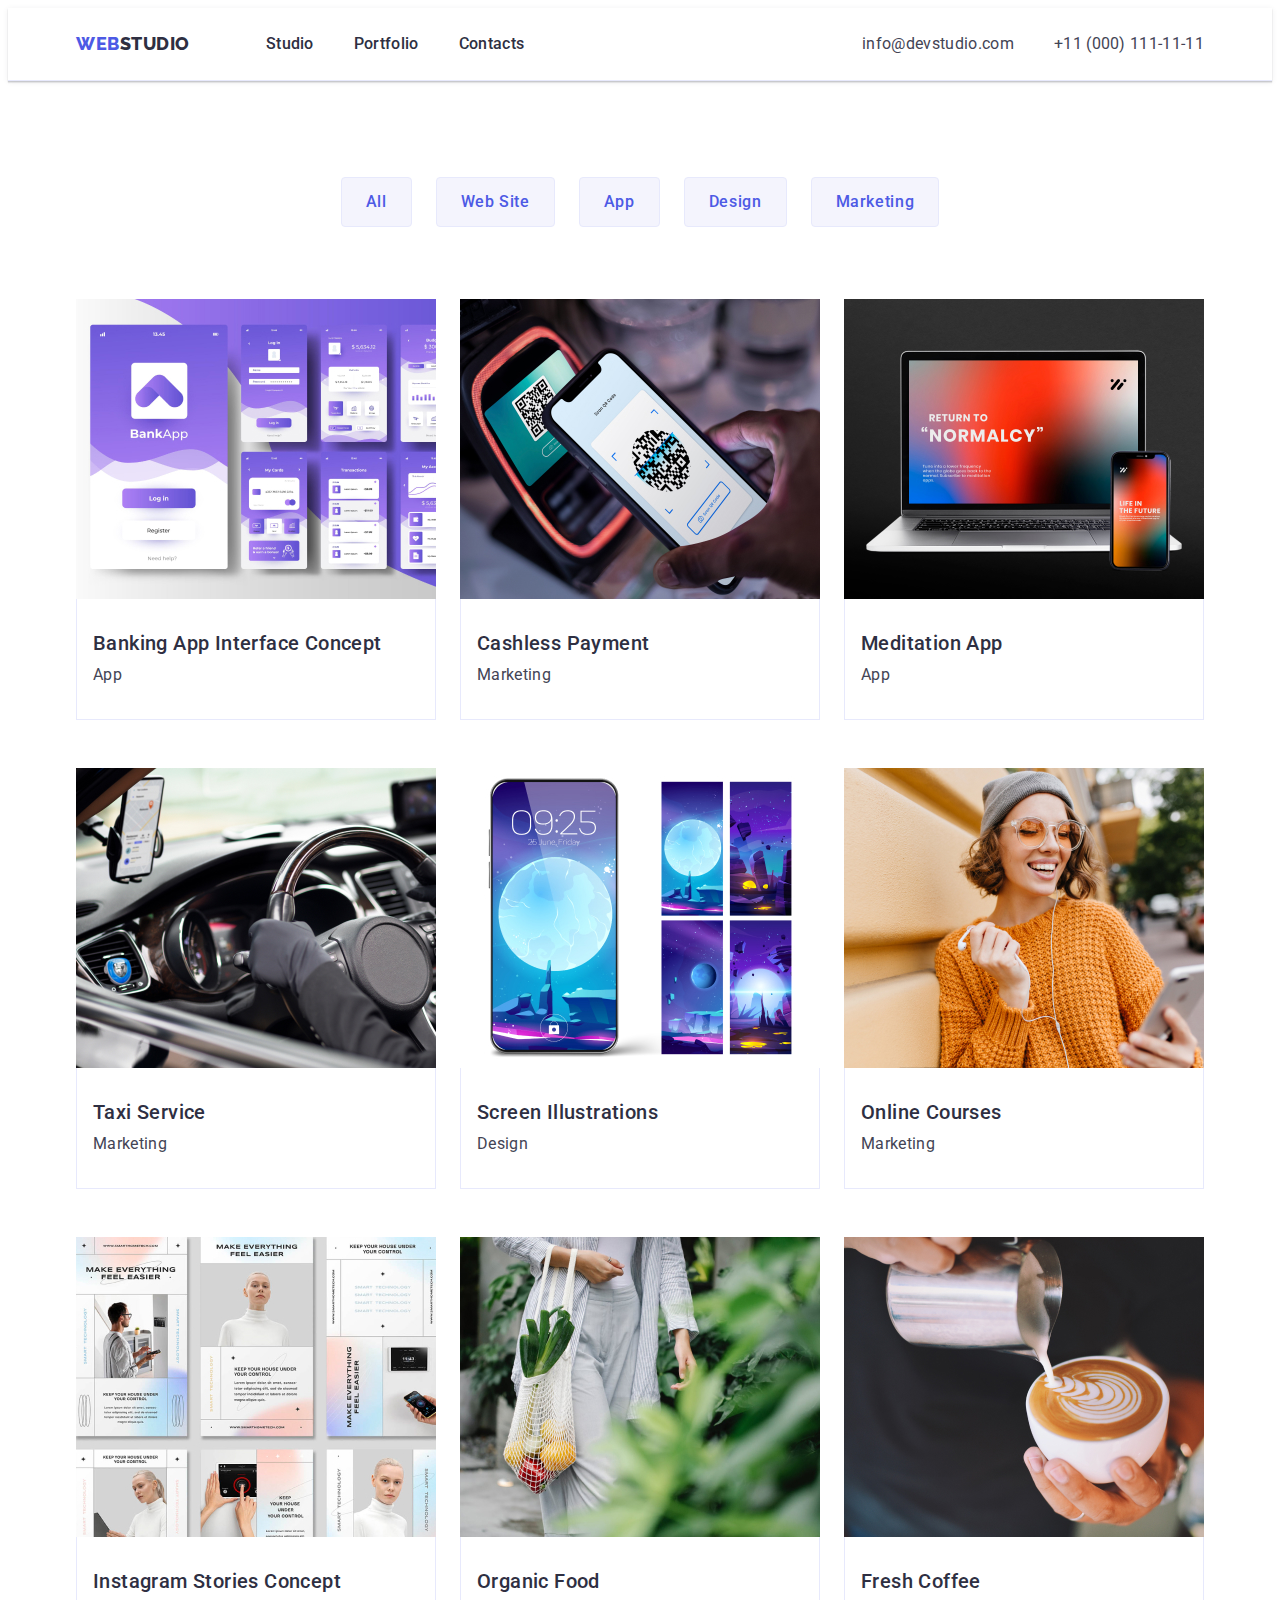
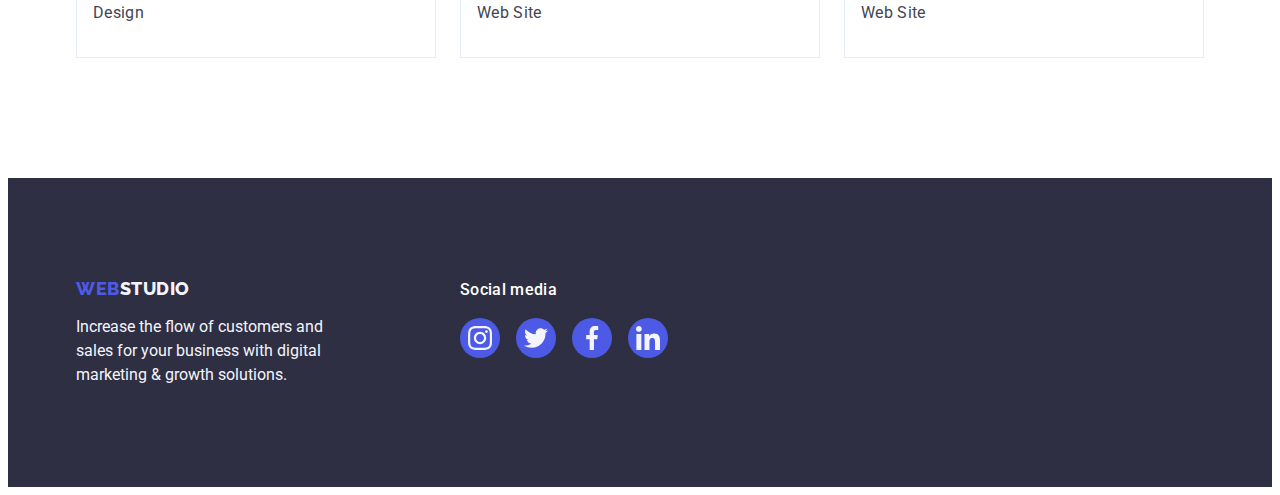
==== portfolio.html @ 305ebe36 "Initial commit" ====
<!DOCTYPE html>
<html lang="en">
  <head>
    <meta charset="UTF-8" />
    <meta http-equiv="X-UA-Compatible" content="IE=edge" />
    <meta name="viewport" content="width=device-width, initial-scale=1.0" />
    <link rel="preconnect" href="https://fonts.googleapis.com" />
    <link rel="preconnect" href="https://fonts.gstatic.com" crossorigin />
    <link
      href="https://fonts.googleapis.com/css2?family=Raleway:wght@800&family=Roboto:wght@400;500;700;900&display=swap"
      rel="stylesheet"
    />
    <title>Document</title>
    <link
      rel="stylesheet"
      href="https://cdnjs.cloudflare.com/ajax/libs/modern-normalize/1.1.0/modern-normalize.min.css"
      integrity="sha512-wpPYUAdjBVSE4KJnH1VR1HeZfpl1ub8YT/NKx4PuQ5NmX2tKuGu6U/JRp5y+Y8XG2tV+wKQpNHVUX03MfMFn9Q=="
      crossorigin="anonymous"
      referrerpolicy="no-referrer"
    />
    <link rel="stylesheet" href="./css/styles.css" />
  </head>
  <body>
    <header class="header">
      <div class="container nav">
        <nav class="nav-list">
          <a href="./index.html" class="web padding-web"
            >Web<span class="table-studio">Studio</span></a
          >
          <ul class="nav">
            <li class="nav-item">
              <a href="./index.html" class="links">Studio</a>
            </li>
            <li class="nav-item">
              <a href="./portfolio.html" class="links">Portfolio</a>
            </li>
            <li class="nav-item"><a href="" class="links">Contacts</a></li>
          </ul>
        </nav>
        <address class="addr-nav">
          <ul class="nav-list address">
            <li>
              <a href="mailto:info@devstudio.com" class="contact"
                >info@devstudio.com</a
              >
            </li>
            <li>
              <a href="tel:+110001111111" class="contact"
                >+11 (000) 111-11-11</a
              >
            </li>
          </ul>
        </address>
      </div>
    </header>

    <main>
      <section class="filtrs">
        <div class="container">
          <h1 hidden>Portfolio</h1>
          <ul class="buttons-list">
            <li><button type="button" class="buttons">All</button></li>
            <li><button type="button" class="buttons">Web Site</button></li>
            <li><button type="button" class="buttons">App</button></li>
            <li><button type="button" class="buttons">Design</button></li>
            <li><button type="button" class="buttons">Marketing</button></li>
          </ul>

          <ul class="app-list">
            <li class="app-item">
              <a href="" class="app-link"
                ><img
                  src="./images/banking.jpg"
                  alt="Banking App"
                  width="360"
                />
                <div class="app-title">
                  <h2 class="product-title">Banking App Interface Concept</h2>
                  <p class="article">App</p>
                </div></a
              >
            </li>
            <li class="app-item">
              <a href="" class="app-link">
                <img
                  src="./images/cashless.jpg"
                  alt="Cashless Payment"
                  width="360"
                />
                <div class="app-title">
                  <h2 class="product-title">Cashless Payment</h2>
                  <p class="article">Marketing</p>
                </div></a
              >
            </li>
            <li class="app-item">
              <a href="" class="app-link">
                <img
                  src="./images/meditation.jpg"
                  alt="Meditation App"
                  width="360"
                />
                <div class="app-title">
                  <h2 class="product-title">Meditation App</h2>
                  <p class="article">App</p>
                </div></a
              >
            </li>
            <li class="app-item">
              <a href="" class="app-link">
                <img src="./images/taxi.jpg" alt="Taxi Service" width="360" />
                <div class="app-title">
                  <h2 class="product-title">Taxi Service</h2>
                  <p class="article">Marketing</p>
                </div></a
              >
            </li>
            <li class="app-item">
              <a href="" class="app-link">
                <img
                  src="./images/screen.jpg"
                  alt="Screen Illustration"
                  width="360"
                />
                <div class="app-title">
                  <h2 class="product-title">Screen Illustrations</h2>
                  <p class="article">Design</p>
                </div></a
              >
            </li>
            <li class="app-item">
              <a href="" class="app-link">
                <img
                  src="./images/oline-courses.jpg"
                  alt="Oline Courses"
                  width="360"
                />
                <div class="app-title">
                  <h2 class="product-title">Online Courses</h2>
                  <p class="article">Marketing</p>
                </div></a
              >
            </li>
            <li class="app-item">
              <a href="" class="app-link">
                <img
                  src="./images/instagram-stories.jpg"
                  alt="Instagram Stories"
                  width="360"
                />
                <div class="app-title">
                  <h2 class="product-title">Instagram Stories Concept</h2>
                  <p class="article">Design</p>
                </div></a
              >
            </li>
            <li class="app-item">
              <a href="" class="app-link">
                <img src="./images/organic-food.jpg" alt="Food" width="360" />
                <div class="app-title">
                  <h2 class="product-title">Organic Food</h2>
                  <p class="article">Web Site</p>
                </div></a
              >
            </li>
            <li class="app-item">
              <a href="" class="app-link">
                <img src="./images/fresh-coffee.jpg" alt="Coffee" width="360" />
                <div class="app-title">
                  <h2 class="product-title">Fresh Coffee</h2>
                  <p class="article">Web Site</p>
                </div></a
              >
            </li>
          </ul>
        </div>
      </section>
    </main>

    <footer class="footer">
      <div class="container footer-conteinter">
        <div class="footer-webstudio">
          <a href="./index.html" class="web footer-web"
            >Web<span class="footer-studio">Studio</span></a
          >
          <p class="footer-content">
            Increase the flow of customers and sales for your business with
            digital marketing & growth solutions.
          </p>
        </div>
        <div class="footer-soc-media">
          <p class="footer-media">Social media</p>
          <ul class="footer-list">
            <li class="soc-media">
              <a href="" class="footer-link" aria-label="Go to instagram">
                <svg class="icon-bg" width="24" height="24">
                  <use
                    class="icon"
                    href="./images/icons.svg#icon-instagram"
                  ></use>
                </svg>
              </a>
            </li>
            <li class="soc-media">
              <a href="" class="footer-link" aria-label="Go to twitter">
                <svg class="icon-bg" width="24" height="24">
                  <use
                    class="icon"
                    href="./images/icons.svg#icon-twitter"
                  ></use>
                </svg>
              </a>
            </li>
            <li class="soc-media">
              <a href="" class="footer-link" aria-label="Go to facebook">
                <svg class="icon-bg" width="24" height="24">
                  <use
                    class="icon"
                    href="./images/icons.svg#icon-facebook"
                  ></use>
                </svg>
              </a>
            </li>
            <li class="soc-media">
              <a href="" class="footer-link" aria-label="Go to linkedin">
                <svg class="icon-bg" width="24" height="24">
                  <use
                    class="icon"
                    href="./images/icons.svg#icon-linkedin"
                  ></use>
                </svg>
              </a>
            </li>
          </ul>
        </div>
      </div>
    </footer>
  </body>
</html>
---- css/styles.css ----
:root{
    --title-text-color:#2E2F42;
    --text-color:#434455;
    --focus-text:#404BBF;
    --text-button:#4D5AE5;
    --background-button:#E7E9FC;
    --focus-button:#FFFFFF;
    --footer-text:#F4F4FD;
    --footer-focus-link:#31D0AA;
    --logo:#8E8F99;
            
}

*,
*::after,
*::before{
    box-sizing: border-box;

}

.container{
    width: 1158px;
    padding: 0 15px; 
    margin: 0 auto;
}

body{
    font-family: Roboto, sans-serif;
    color: var(--text-color);
    background-color: var(--focus-button);
}

ul {
    list-style: none;
    padding: 0;
    margin: 0;
}

a {
    color: inherit;
    text-decoration: none;
}

h1,
h2,
h3,
h4,
h5,
h6,
p {
    margin: 0;
}

img {
    display: block;
}

button {
    padding: 0;
    border: none;
    background-color: transparent;
    font: inherit;
    cursor: pointer;
}

address {
    font-style: normal;
}

/* header-nav */

.header {
    border-bottom: 1px solid var(--background-button);
    box-shadow: 0px 2px 1px rgba(46, 47, 66, 0.08), 0px 1px 1px rgba(46, 47, 66, 0.16), 0px 1px 6px rgba(46, 47, 66, 0.08);
}

.nav{
    display: flex;
}

.nav-list {
    display: flex;
    align-items: center;
}

.nav-item:not(:last-child){
margin-right: 40px;
}

.web {
    font-family: 'Raleway', sans-serif;
    font-weight: 800;
    font-size: 18px;
    line-height: 1.17;
    letter-spacing: 0.03em;
    text-transform: uppercase;
    color: var(--text-button);
    text-decoration: none;
}

.padding-web {
    margin-right: 76px;
    padding: 24px 0;
}

.table-studio {
    color: var(--title-text-color);
}

.links {
    font-weight: 500;
    font-size: 16px;
    line-height: 1.5;
    letter-spacing: 0.02em;
    color: var(--title-text-color);
    padding: 24px 0;
}

.links:hover,
.links:focus {
    color: var(--focus-text);
}

/* header-address */

.address {
    margin-left: auto;
    gap: 40px;
    padding: 24px 0;
}

.addr-nav {
    font-style: normal;
    margin-left: auto;
}

.contact {
    font-size: 16px;
    line-height: 1.5;
    letter-spacing: 0.02em;
    color: var(--text-color);
}

.contact:hover,
.contact:focus {
    color: var(--focus-text);
}

/* hero */

.hero {
    background-image: linear-gradient(rgba(46, 47, 66, 0.7),rgba(46, 47, 66, 0.7)), url(../images/hero-photo.jpg);
    max-width: 1440px;
    margin-left: auto;
    margin-right: auto;
    background-repeat: no-repeat;
    background-position: center;
    background-size: cover;
    padding-top: 188px;
    padding-bottom: 188px;
}

.hero-title {
    margin-bottom: 48px;
    margin-top: 0;
    margin-left: auto;
    margin-right: auto;
    font-size: 56px;
    line-height: 1.07;
    letter-spacing: 0.02em;
    color: var(--focus-button);
    max-width: 496px;
    text-align: center;

}

.button {
    background-color: var(--text-button);
    font-family: "Roboto", sans-serif;
    font-weight: 500;
    font-size: 16px;
    line-height: 1.5;
    letter-spacing: 0.04em;
    color: var(--focus-button);
    cursor: pointer;
    box-shadow: 0px 4px 4px rgba(0, 0, 0, 0.15);
    border-radius: 4px;
    padding: 16px 32px;
    display: block;
    min-width: 169px;
    margin: 0 auto;

}

.button:hover,
.button:focus {
    color: var(--focus-button);
    background-color: var(--focus-text);

}

/* first section "Our work" */
.card-name{
    padding: 32px 0;
}

.our-work {
    padding: 120px 0;
}

.work-list {
    display: flex;
    justify-content: space-between;
    gap: 24px;
}

.work-item {
    width: calc((100% - 72px) / 4);
}

.work-bg-icon{
    display: flex;
    align-items: center;
    justify-content: center;
    border-radius: 4px;
    margin-bottom: 8px;
    width: 264px;
    height: 112px;
    background-color: var(--footer-text);
    padding: 24px 100px;
}

.work {
    font-weight: 500;
    font-size: 20px;
    line-height: 1.2;
    letter-spacing: 0.02em;
    color: var(--title-text-color);
    margin-bottom: 8px;
}

.article {
    font-size: 16px;
    line-height: 1.5;
    letter-spacing: 0.02em;
    color: var(--text-color);
}

/* second section "What are we doind" */

.application {
    padding-bottom: 120px;
}

.application-title {

    font-weight: 700;
    font-size: 36px;
    line-height: calc(40 / 36);
    text-align: center;
    letter-spacing: 0.02em;
    text-transform: capitalize;
    color: var(--title-text-color);
    margin-bottom: 72px;
}

.application-list {
    display: flex;
    justify-content: space-between;
    gap: 24px;
}

.application-item {
    width: calc((100% - 48px) / 3);
}

/* third section "Our team" */

.bg-team {
    background-color: var(--footer-text);
    padding: 120px 0;
}

.bg-cards {
    background-color: var(--focus-button);
    width: calc((100% - 72px) / 4);
    border-radius: 0px 0px 4px 4px;
    background: #FFFFFF;
        box-shadow: 0px 1px 6px rgba(46, 47, 66, 0.08), 0px 1px 1px rgba(46, 47, 66, 0.16), 0px 2px 1px rgba(46, 47, 66, 0.08);
}

.card-name {
    padding: 32px 0;
    
}

.soc-media-list{
    display: flex;
    margin-top: 8px;
    gap: 24px;
    justify-content: center;
}

.icon-bg{
    fill: var(--footer-text);
}

.social-link{
    display: flex;
    align-items: center;
    justify-content: center;
    width: 40px;
    height: 40px;
    border-radius: 50%;
    background-color: var(--text-button);
}

.social-link:hover,
.social-link:focus{
    background-color: var(--focus-text);
}

.worker {
    font-weight: 500;
    font-size: 20px;
    line-height: 1.2;
    letter-spacing: 0.02em;
    color: var(--title-text-color);
    margin-bottom: 8px;
    text-align: center;
}

.subtitle {
    font-size: 16px;
    line-height: 1.5;
    letter-spacing: 0.02em;
    color: var(--text-color);
    text-align: center;
}

/* main section buttons */

.filtrs {
    padding-top: 96px;
    padding-bottom: 120px;
}

.buttons-list {
    display: flex;
    gap: 24px;
    justify-content: center;
    margin-bottom: 72px;
}

.buttons {
    font-size: 16px;
    line-height: 1.5;
    font-weight: 500;
    letter-spacing: 0.04em;
    color: var(--text-button);
    background-color: var(--footer-text);
    cursor: pointer;
    font-family: inherit;
    border: 1px solid var(--background-button);
    border-radius: 4px;
    padding: 12px 24px;
}

.buttons:hover,
.buttons:focus {
    color: var(--focus-button);
    background-color: var(--focus-text);
    border: 1px solid transparent;
    box-shadow: 0px 3px 1px rgba(0, 0, 0, 0.1), 0px 2px 1px rgba(0, 0, 0, 0.08), 0px 2px 2px rgba(0, 0, 0, 0.12);
}

/* cards section */

.app-list {
    display: flex;
    flex-wrap: wrap;
    gap: 24px;
    row-gap: 48px;
}

.app-link{
    display: block;
}
.app-title {
    padding: 32px 16px;
    border: 1px solid var(--background-button);
    border-top: none;
}

.app-link:hover,
.app-link:focus{
    box-shadow: 0px 1px 6px rgba(46, 47, 66, 0.08), 0px 1px 1px rgba(46, 47, 66, 0.16), 0px 2px 1px rgba(46, 47, 66, 0.08);
}

.app-item {
    flex-basis: calc((100% - 24px * 2) / 3);
}

.product-title {
    font-weight: 500;
    font-size: 20px;
    line-height: 1.2;
    letter-spacing: 0.02em;
    color: var(--title-text-color);
    margin-bottom: 8px;

}

/* Customers */

.logo-section{
padding: 120px 0;
}

.logo-title{
    font-size: 36px;
    line-height: 1.1;
    color: var(--title-text-color);
    text-align: center;
    margin-bottom: 72px;

}
.logo-list {
    display: flex;
    margin-top: 72px;
    gap: 24px;
}

.logo-item{
    width: calc((100% - 120px) / 6);
    height: 88px;
}

.logo-link{
    width: 100%;
    height: 100%;
    border: 1px solid var(--logo);
    border-radius: 4px;
    display: flex;
    align-items: center;
    justify-content: center;
    color: var(--logo);
}

.logo-link:hover,
.logo-link:focus {
    border-color:var(--focus-text);
    color:var(--focus-text)   
}

    .logo{
        fill: currentColor;
    }
    
/* footer */

.footer-conteinter{
    align-items: baseline;
    display: flex;
}
.footer{
    background-color: var(--title-text-color);
    padding: 100px 0;
    
}

.footer-webstudio{
    margin-right: 120px;
}

.footer-studio{
    color: var(--footer-text);
}

.footer-web
{
    display: inline-block;
        margin-bottom: 16px;
}

.footer-content{
    color: var(--footer-text);
    width: 264px;
    font-size: 16px;
    line-height: calc(24 / 16);
}

.footer-media{
        color: var(--focus-button);
        font-weight: 500;
        font-size: 16px;
        line-height: calc(24 / 16);
        letter-spacing: 0.02em;
        margin-bottom: 16px;
}

.footer-list {
    display: flex;
    margin-top: 16px;
    gap: 16px;
}

.footer-link {
    display: flex;
    align-items: center;
    justify-content: center;
    width: 40px;
    height: 40px;
    border-radius: 50%;
    background-color: var(--text-button);
}

.footer-link:hover,
.footer-link:focus {
    background-color: var(--footer-focus-link);
}
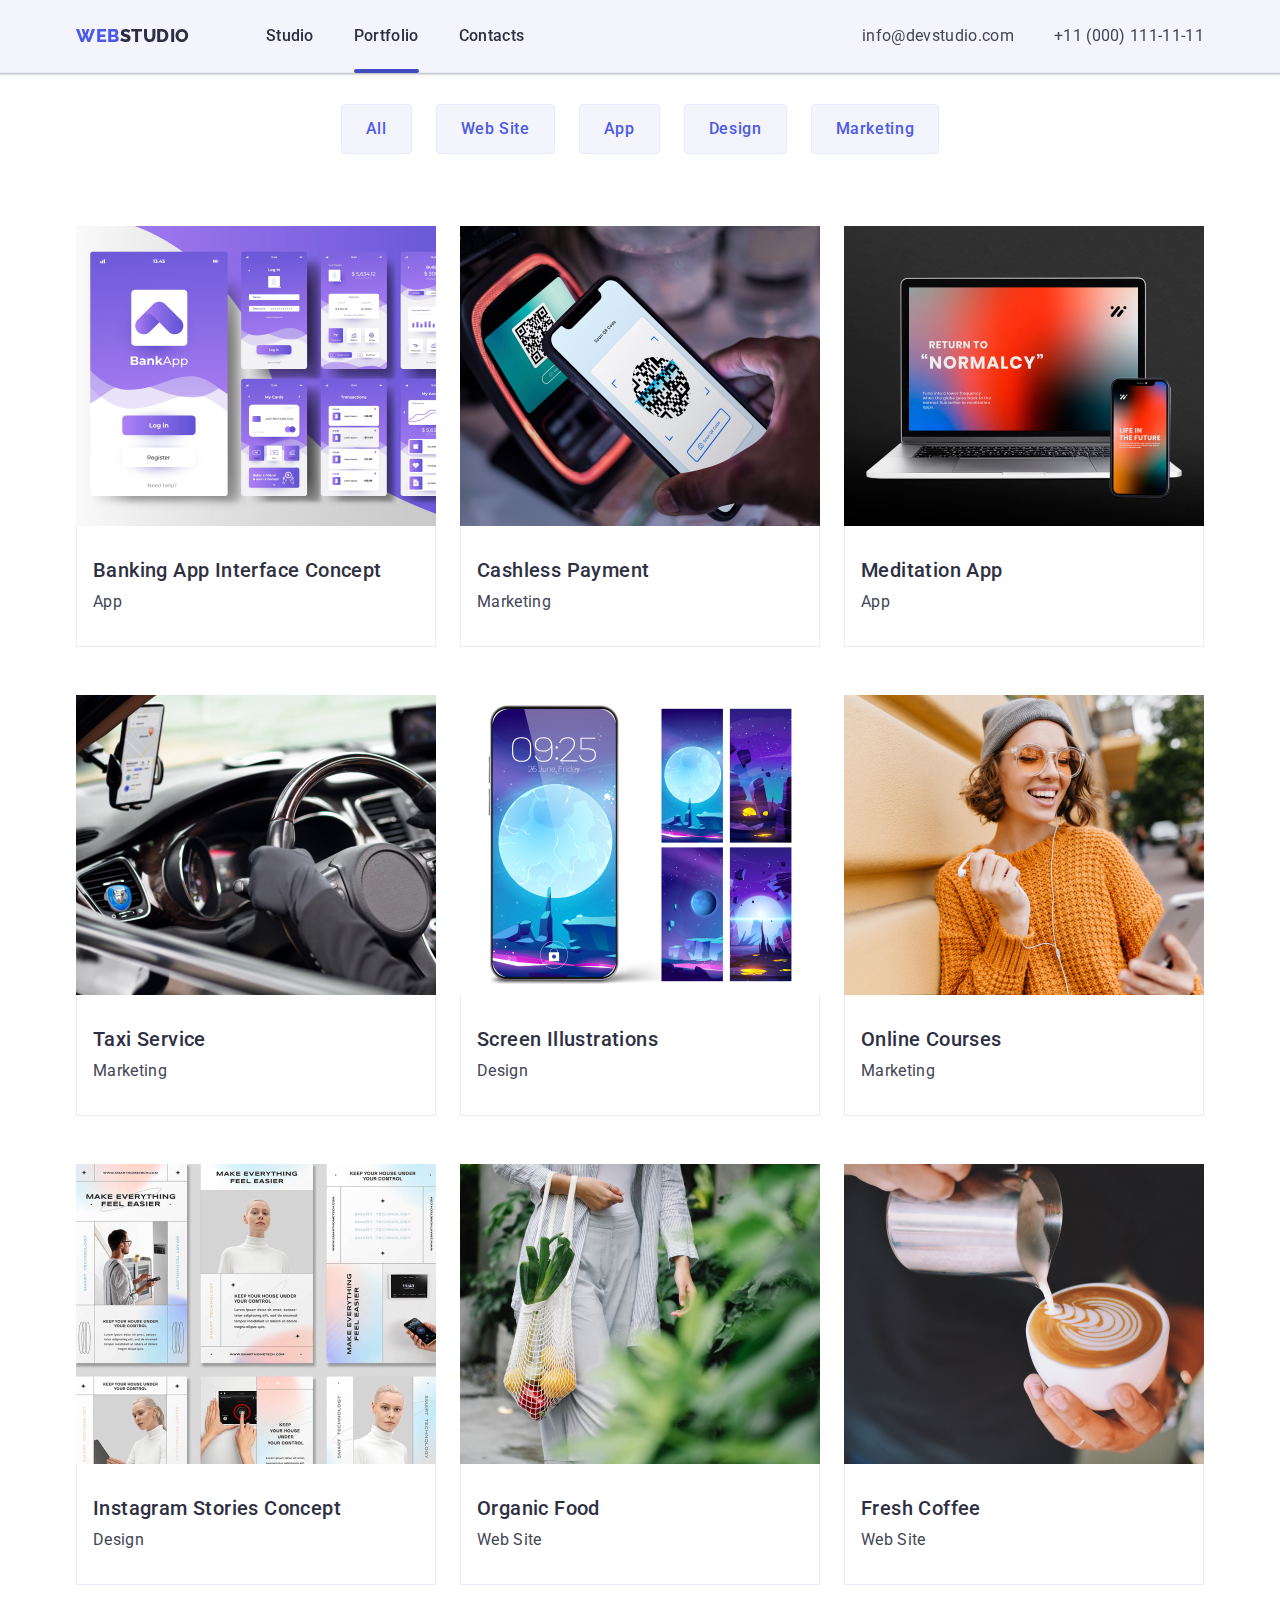
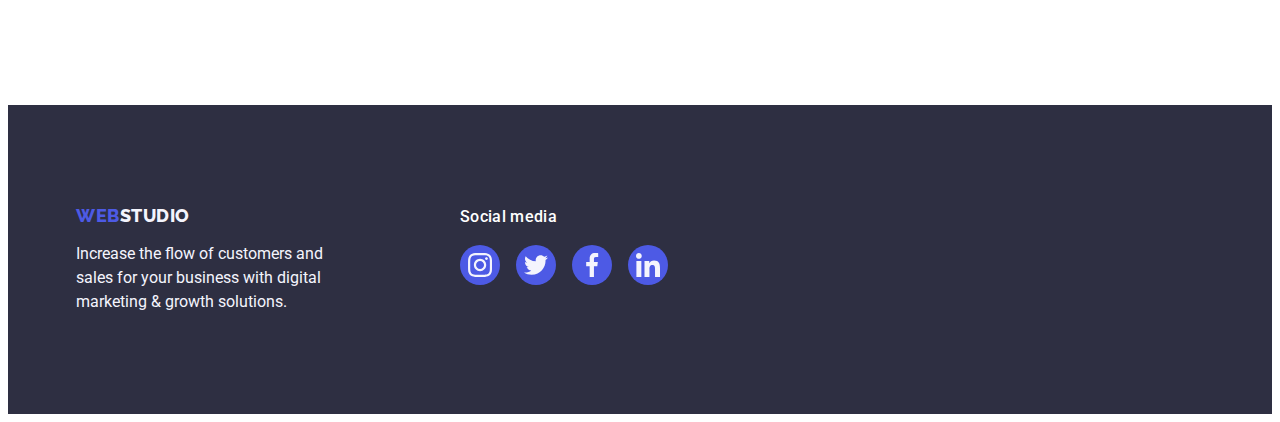
==== commit 1c117d42: "modal" ====
--- a/portfolio.html
+++ b/portfolio.html
@@ -32,7 +32,7 @@
               <a href="./index.html" class="links">Studio</a>
             </li>
             <li class="nav-item">
-              <a href="./portfolio.html" class="links">Portfolio</a>
+              <a href="./portfolio.html" class="links active">Portfolio</a>
             </li>
             <li class="nav-item"><a href="" class="links">Contacts</a></li>
           </ul>
@@ -69,11 +69,21 @@
           <ul class="app-list">
             <li class="app-item">
               <a href="" class="app-link"
-                ><img
-                  src="./images/banking.jpg"
-                  alt="Banking App"
-                  width="360"
-                />
+                ><div class="thumb">
+                  <img
+                    src="./images/banking.jpg"
+                    alt="Banking App"
+                    width="360"
+                  />
+
+                  <div class="overlay">
+                    <p>
+                      14 Stylish and User-Friendly App Design Concepts · Task
+                      Manager App · Calorie Tracker App · Exotic Fruit Ecommerce
+                      App · Cloud Storage App
+                    </p>
+                  </div>
+                </div>
                 <div class="app-title">
                   <h2 class="product-title">Banking App Interface Concept</h2>
                   <p class="article">App</p>
@@ -81,12 +91,22 @@
               >
             </li>
             <li class="app-item">
-              <a href="" class="app-link">
-                <img
-                  src="./images/cashless.jpg"
-                  alt="Cashless Payment"
-                  width="360"
-                />
+              <a href="" class="app-link"
+                ><div class="thumb">
+                  <img
+                    src="./images/cashless.jpg"
+                    alt="Cashless Payment"
+                    width="360"
+                  />
+
+                  <div class="overlay">
+                    <p>
+                      14 Stylish and User-Friendly App Design Concepts · Task
+                      Manager App · Calorie Tracker App · Exotic Fruit Ecommerce
+                      App · Cloud Storage App
+                    </p>
+                  </div>
+                </div>
                 <div class="app-title">
                   <h2 class="product-title">Cashless Payment</h2>
                   <p class="article">Marketing</p>
@@ -94,12 +114,21 @@
               >
             </li>
             <li class="app-item">
-              <a href="" class="app-link">
-                <img
-                  src="./images/meditation.jpg"
-                  alt="Meditation App"
-                  width="360"
-                />
+              <a href="" class="app-link"
+                ><div class="thumb">
+                  <img
+                    src="./images/meditation.jpg"
+                    alt="Meditation App"
+                    width="360"
+                  />
+                  <div class="overlay">
+                    <p>
+                      14 Stylish and User-Friendly App Design Concepts · Task
+                      Manager App · Calorie Tracker App · Exotic Fruit Ecommerce
+                      App · Cloud Storage App
+                    </p>
+                  </div>
+                </div>
                 <div class="app-title">
                   <h2 class="product-title">Meditation App</h2>
                   <p class="article">App</p>
@@ -107,8 +136,18 @@
               >
             </li>
             <li class="app-item">
-              <a href="" class="app-link">
-                <img src="./images/taxi.jpg" alt="Taxi Service" width="360" />
+              <a href="" class="app-link"
+                ><div class="thumb">
+                  <img src="./images/taxi.jpg" alt="Taxi Service" width="360" />
+
+                  <div class="overlay">
+                    <p>
+                      14 Stylish and User-Friendly App Design Concepts · Task
+                      Manager App · Calorie Tracker App · Exotic Fruit Ecommerce
+                      App · Cloud Storage App
+                    </p>
+                  </div>
+                </div>
                 <div class="app-title">
                   <h2 class="product-title">Taxi Service</h2>
                   <p class="article">Marketing</p>
@@ -116,12 +155,21 @@
               >
             </li>
             <li class="app-item">
-              <a href="" class="app-link">
-                <img
-                  src="./images/screen.jpg"
-                  alt="Screen Illustration"
-                  width="360"
-                />
+              <a href="" class="app-link"
+                ><div class="thumb">
+                  <img
+                    src="./images/screen.jpg"
+                    alt="Screen Illustration"
+                    width="360"
+                  />
+                  <div class="overlay">
+                    <p>
+                      14 Stylish and User-Friendly App Design Concepts · Task
+                      Manager App · Calorie Tracker App · Exotic Fruit Ecommerce
+                      App · Cloud Storage App
+                    </p>
+                  </div>
+                </div>
                 <div class="app-title">
                   <h2 class="product-title">Screen Illustrations</h2>
                   <p class="article">Design</p>
@@ -129,12 +177,22 @@
               >
             </li>
             <li class="app-item">
-              <a href="" class="app-link">
-                <img
-                  src="./images/oline-courses.jpg"
-                  alt="Oline Courses"
-                  width="360"
-                />
+              <a href="" class="app-link"
+                ><div class="thumb">
+                  <img
+                    src="./images/oline-courses.jpg"
+                    alt="Oline Courses"
+                    width="360"
+                  />
+
+                  <div class="overlay">
+                    <p>
+                      14 Stylish and User-Friendly App Design Concepts · Task
+                      Manager App · Calorie Tracker App · Exotic Fruit Ecommerce
+                      App · Cloud Storage App
+                    </p>
+                  </div>
+                </div>
                 <div class="app-title">
                   <h2 class="product-title">Online Courses</h2>
                   <p class="article">Marketing</p>
@@ -142,12 +200,21 @@
               >
             </li>
             <li class="app-item">
-              <a href="" class="app-link">
-                <img
-                  src="./images/instagram-stories.jpg"
-                  alt="Instagram Stories"
-                  width="360"
-                />
+              <a href="" class="app-link"
+                ><div class="thumb">
+                  <img
+                    src="./images/instagram-stories.jpg"
+                    alt="Instagram Stories"
+                    width="360"
+                  />
+                  <div class="overlay">
+                    <p>
+                      14 Stylish and User-Friendly App Design Concepts · Task
+                      Manager App · Calorie Tracker App · Exotic Fruit Ecommerce
+                      App · Cloud Storage App
+                    </p>
+                  </div>
+                </div>
                 <div class="app-title">
                   <h2 class="product-title">Instagram Stories Concept</h2>
                   <p class="article">Design</p>
@@ -155,8 +222,18 @@
               >
             </li>
             <li class="app-item">
-              <a href="" class="app-link">
-                <img src="./images/organic-food.jpg" alt="Food" width="360" />
+              <a href="" class="app-link"
+                ><div class="thumb">
+                  <img src="./images/organic-food.jpg" alt="Food" width="360" />
+
+                  <div class="overlay">
+                    <p>
+                      14 Stylish and User-Friendly App Design Concepts · Task
+                      Manager App · Calorie Tracker App · Exotic Fruit Ecommerce
+                      App · Cloud Storage App
+                    </p>
+                  </div>
+                </div>
                 <div class="app-title">
                   <h2 class="product-title">Organic Food</h2>
                   <p class="article">Web Site</p>
@@ -164,8 +241,21 @@
               >
             </li>
             <li class="app-item">
-              <a href="" class="app-link">
-                <img src="./images/fresh-coffee.jpg" alt="Coffee" width="360" />
+              <a href="" class="app-link"
+                ><div class="thumb">
+                  <img
+                    src="./images/fresh-coffee.jpg"
+                    alt="Coffee"
+                    width="360"
+                  />
+                  <div class="overlay">
+                    <p>
+                      14 Stylish and User-Friendly App Design Concepts · Task
+                      Manager App · Calorie Tracker App · Exotic Fruit Ecommerce
+                      App · Cloud Storage App
+                    </p>
+                  </div>
+                </div>
                 <div class="app-title">
                   <h2 class="product-title">Fresh Coffee</h2>
                   <p class="article">Web Site</p>
--- a/css/styles.css
+++ b/css/styles.css
@@ -8,6 +8,8 @@
     --footer-text:#F4F4FD;
     --footer-focus-link:#31D0AA;
     --logo:#8E8F99;
+    --anim-transition:250ms linear;
+    --modal:#FCFCFC;
             
 }
 
@@ -70,6 +72,11 @@
 /* header-nav */
 
 .header {
+    position: fixed;
+    width: 100%;
+        top: 0;
+        left: 0;
+        background-color: var(--footer-text);
     border-bottom: 1px solid var(--background-button);
     box-shadow: 0px 2px 1px rgba(46, 47, 66, 0.08), 0px 1px 1px rgba(46, 47, 66, 0.16), 0px 1px 6px rgba(46, 47, 66, 0.08);
 }
@@ -114,8 +121,22 @@
     letter-spacing: 0.02em;
     color: var(--title-text-color);
     padding: 24px 0;
-}
-
+    transition: color var(--anim-transition);
+    display: block;
+    position: relative;
+}
+
+.active::after{
+    content: '';
+    position: absolute;
+    width: 100%;
+    height: 4px;
+    bottom: -1px;
+    background-color: var(--focus-text);
+    left: 0;
+    border-radius: 2px;
+
+}
 .links:hover,
 .links:focus {
     color: var(--focus-text);
@@ -139,6 +160,7 @@
     line-height: 1.5;
     letter-spacing: 0.02em;
     color: var(--text-color);
+    transition: color var(--anim-transition);
 }
 
 .contact:hover,
@@ -189,6 +211,7 @@
     display: block;
     min-width: 169px;
     margin: 0 auto;
+    transition:background-color var(--anim-transition);
 
 }
 
@@ -313,6 +336,7 @@
     height: 40px;
     border-radius: 50%;
     background-color: var(--text-button);
+    transition: background-color var(--anim-transition);
 }
 
 .social-link:hover,
@@ -364,6 +388,8 @@
     border: 1px solid var(--background-button);
     border-radius: 4px;
     padding: 12px 24px;
+    transition: color var(--anim-transition);
+    transition: background-color var(--anim-transition);
 }
 
 .buttons:hover,
@@ -385,6 +411,7 @@
 
 .app-link{
     display: block;
+    transition: color var(--anim-transition);
 }
 .app-title {
     padding: 32px 16px;
@@ -397,6 +424,11 @@
     box-shadow: 0px 1px 6px rgba(46, 47, 66, 0.08), 0px 1px 1px rgba(46, 47, 66, 0.16), 0px 2px 1px rgba(46, 47, 66, 0.08);
 }
 
+.app-link:hover .overlay,
+.app-link:focus .overlay{
+    transform: translateY(0%);
+}
+
 .app-item {
     flex-basis: calc((100% - 24px * 2) / 3);
 }
@@ -409,6 +441,28 @@
     color: var(--title-text-color);
     margin-bottom: 8px;
 
+}
+
+.thumb{
+position: relative;
+overflow: hidden;
+}
+
+.overlay{
+    font-size: 16px;
+        line-height: calc(24 / 16);
+        letter-spacing: 0.02em;
+    color: var(--footer-text);
+
+    position: absolute;
+    top: 0;
+    left: 0;
+    width: 100%;
+    height: 100%;
+    background-color: var(--text-button);
+    padding: 40px 32px;
+    transform: translateY(100%);
+    transition: transform var(--anim-transition);
 }
 
 /* Customers */
@@ -445,12 +499,13 @@
     align-items: center;
     justify-content: center;
     color: var(--logo);
+    transition: color var(--anim-transition);
 }
 
 .logo-link:hover,
 .logo-link:focus {
     border-color:var(--focus-text);
-    color:var(--focus-text)   
+    color:var(--focus-text);  
 }
 
     .logo{
@@ -513,9 +568,63 @@
     height: 40px;
     border-radius: 50%;
     background-color: var(--text-button);
+    transition: background-color var(--anim-transition);
 }
 
 .footer-link:hover,
 .footer-link:focus {
     background-color: var(--footer-focus-link);
-}+}
+
+/* modal */
+
+.backdrop.is-hidden {
+    opacity: 0;
+    visibility: hidden;
+    pointer-events: none;
+}
+
+.backdrop {
+    position: fixed;
+    top: 0;
+    left: 0;
+    width: 100%;
+    height: 100%;
+    background: rgba(46, 47, 66, 0.4);
+    transition: opacity var(--anim-transition), visibility var(--anim-transition);
+}
+
+.modal {
+    position: absolute;
+    top: 50%;
+    left: 50%;
+    transform: translate(-50%, -50%) scale(1);
+    width: 408px;
+    min-height: 584px;
+    background-color: var(--modal);
+    transition: transform var(--anim-transition);
+}
+
+.backdrop.is-hidden .modal {
+    transform: translate(-50%, -50%) rotate(0.6);
+}
+
+.close-btn {
+    position: absolute;
+    right: 24px;
+    top: 24px;
+    align-items: center;
+        justify-content: center;
+        width: 24px;
+        height: 24px;
+        border-radius: 50%;
+        background-color: var(--background-button);
+        fill: var(--title-text-color);
+}
+
+.close-btn:hover,
+.close-btn:focus{
+    background-color: var(--focus-text);
+    fill: var(--focus-button);
+}
+
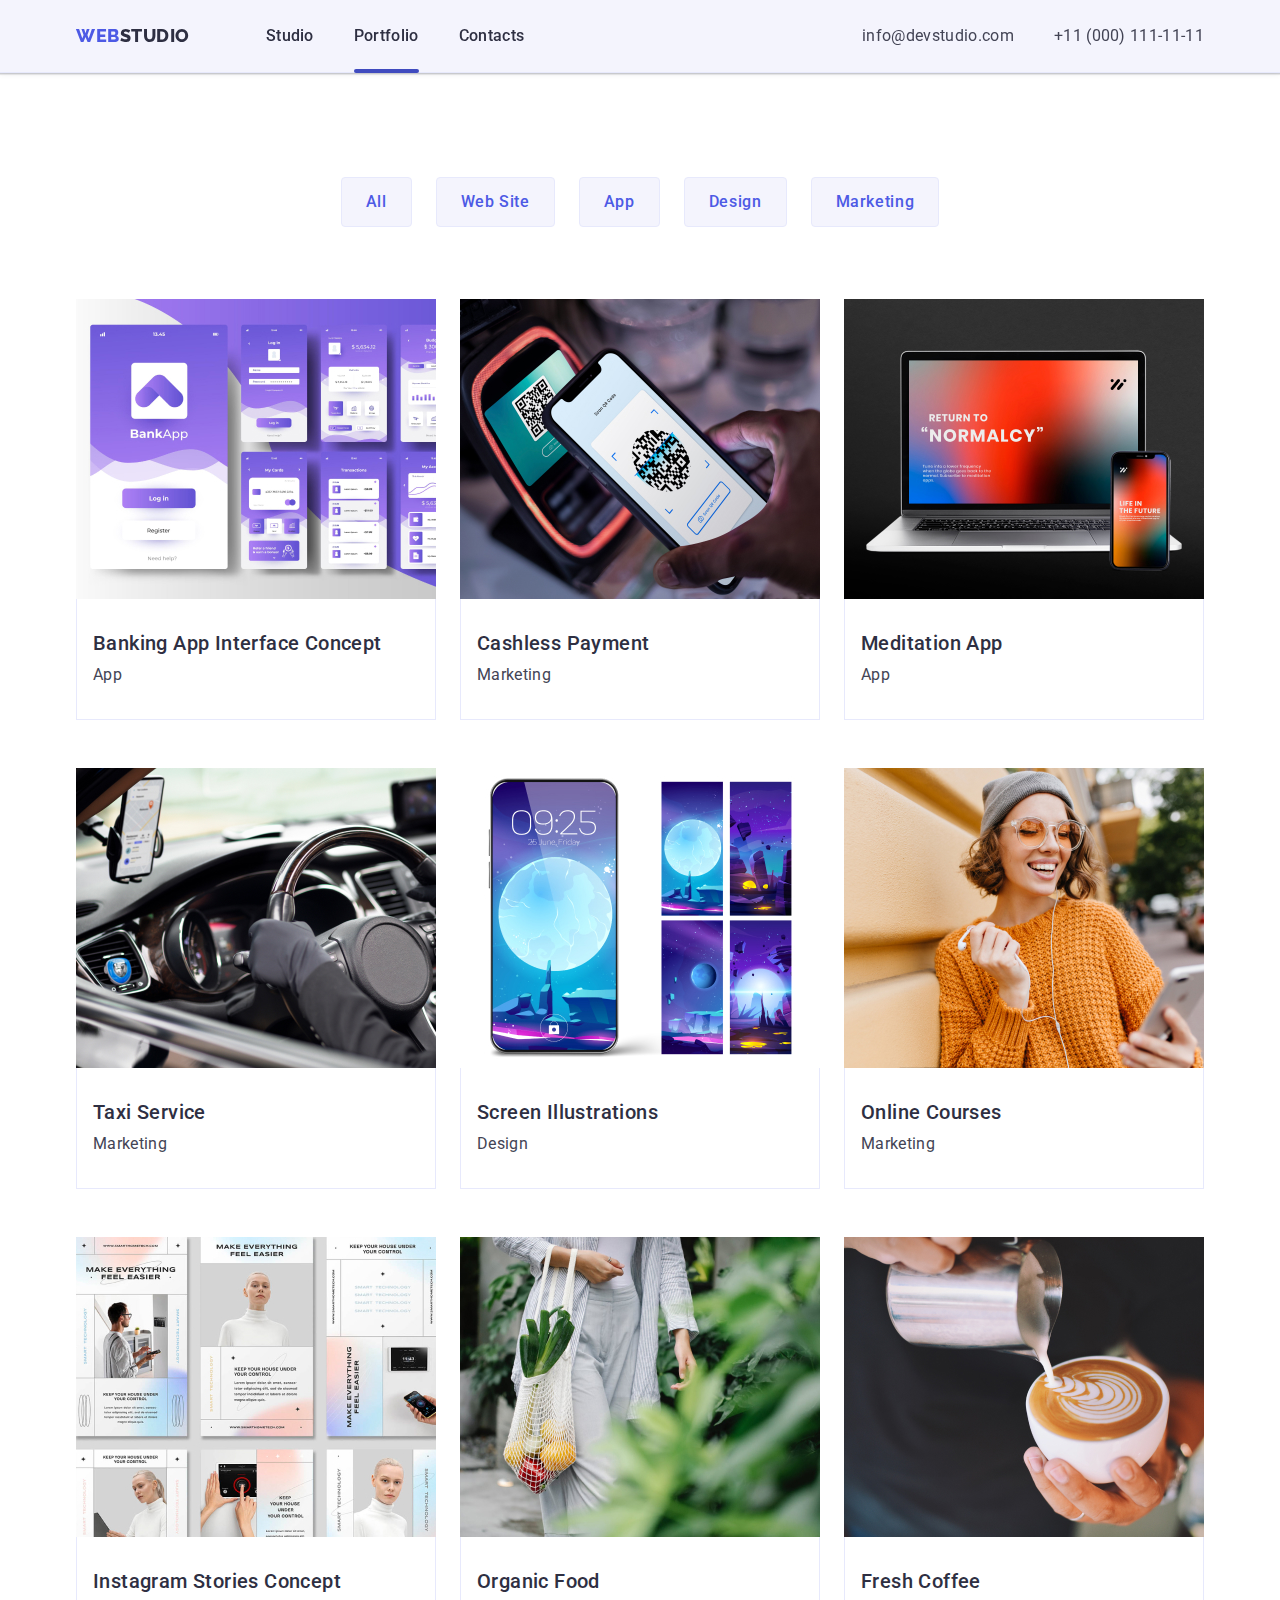
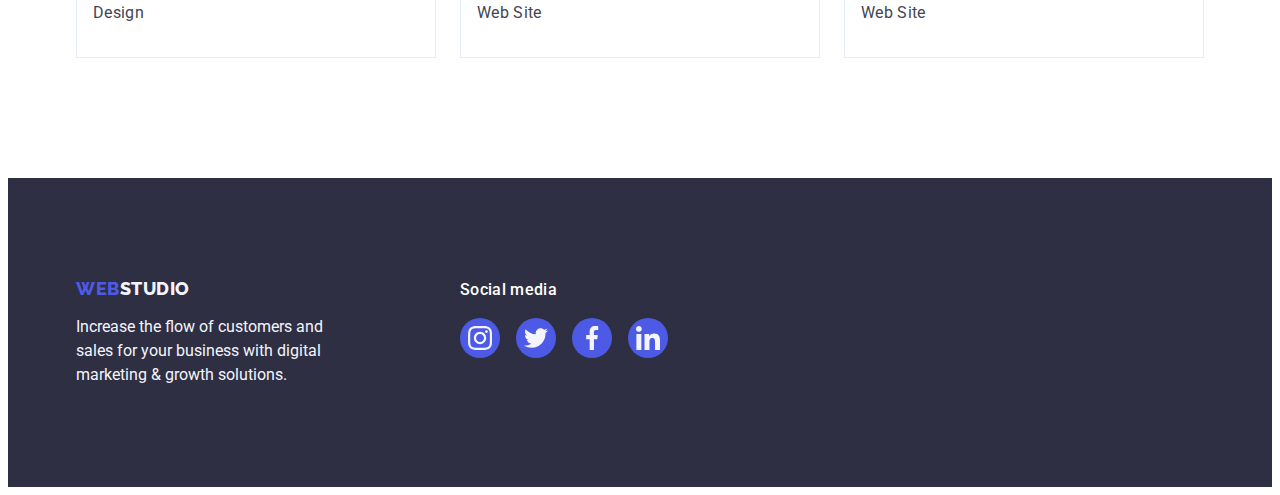
==== commit 3affb66e: "after edits" ====
--- a/portfolio.html
+++ b/portfolio.html
@@ -21,7 +21,7 @@
     <link rel="stylesheet" href="./css/styles.css" />
   </head>
   <body>
-    <header class="header">
+    <header class="header header-portfolio">
       <div class="container nav">
         <nav class="nav-list">
           <a href="./index.html" class="web padding-web"
--- a/css/styles.css
+++ b/css/styles.css
@@ -30,6 +30,7 @@
     font-family: Roboto, sans-serif;
     color: var(--text-color);
     background-color: var(--focus-button);
+    padding-top: 73px;
 }
 
 ul {
@@ -70,6 +71,9 @@
 }
 
 /* header-nav */
+.header-portfolio{
+    z-index: 1;
+}
 
 .header {
     position: fixed;
@@ -211,7 +215,7 @@
     display: block;
     min-width: 169px;
     margin: 0 auto;
-    transition:background-color var(--anim-transition);
+    transition: background-color var(--anim-transition),  color var(--anim-transition);
 
 }
 
@@ -388,8 +392,7 @@
     border: 1px solid var(--background-button);
     border-radius: 4px;
     padding: 12px 24px;
-    transition: color var(--anim-transition);
-    transition: background-color var(--anim-transition);
+    transition: color var(--anim-transition), background-color var(--anim-transition);
 }
 
 .buttons:hover,
@@ -411,7 +414,7 @@
 
 .app-link{
     display: block;
-    transition: color var(--anim-transition);
+    transition: box-shadow var(--anim-transition);
 }
 .app-title {
     padding: 32px 16px;
@@ -499,7 +502,7 @@
     align-items: center;
     justify-content: center;
     color: var(--logo);
-    transition: color var(--anim-transition);
+    transition: color var(--anim-transition), border-color var(--anim-transition);
 }
 
 .logo-link:hover,
@@ -603,6 +606,8 @@
     min-height: 584px;
     background-color: var(--modal);
     transition: transform var(--anim-transition);
+    box-shadow: 0px 1px 1px rgba(0, 0, 0, 0.14), 0px 1px 3px rgba(0, 0, 0, 0.12), 0px 2px 1px rgba(0, 0, 0, 0.2);
+    border-radius: 4px;
 }
 
 .backdrop.is-hidden .modal {
@@ -613,13 +618,15 @@
     position: absolute;
     right: 24px;
     top: 24px;
+    display: flex;
     align-items: center;
-        justify-content: center;
-        width: 24px;
-        height: 24px;
-        border-radius: 50%;
-        background-color: var(--background-button);
-        fill: var(--title-text-color);
+    justify-content: center;
+    width: 24px;
+    height: 24px;
+    border-radius: 50%;
+    background-color: var(--background-button);
+    fill: var(--title-text-color);
+    transition: background-color var(--anim-transition), fill var(--anim-transition);
 }
 
 .close-btn:hover,
